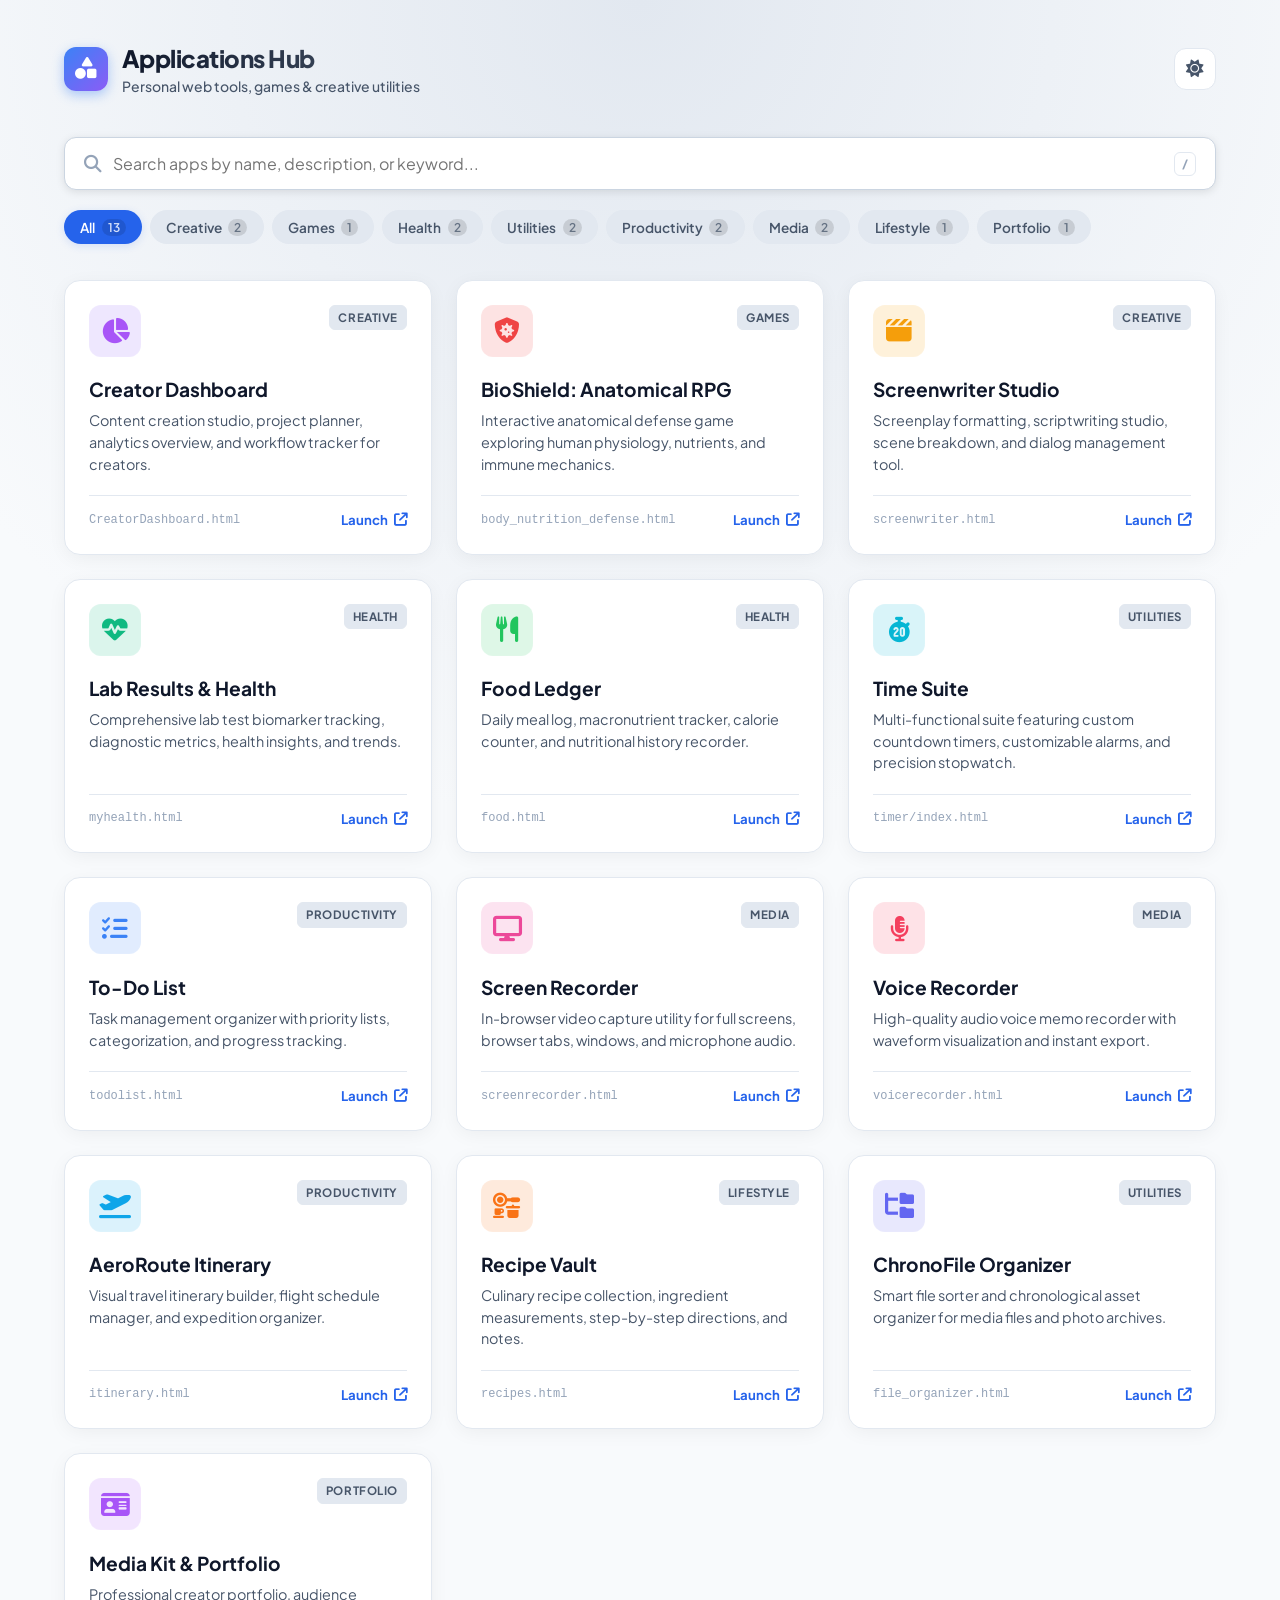
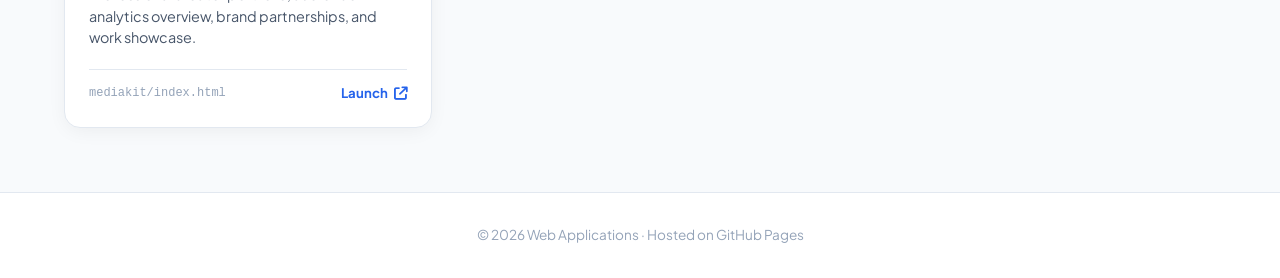
==== index.html @ 03f0c6bf "Add files via upload" ====
<!DOCTYPE html>
<html lang="en">
<head>
  <meta charset="UTF-8">
  <meta name="viewport" content="width=device-width, initial-scale=1.0">
  <meta name="description" content="Web Applications & Tools Hub - Launchpad for projects and apps.">
  <title>App Launcher | Web Apps Portal</title>
  
  <!-- Google Fonts -->
  <link rel="preconnect" href="https://fonts.googleapis.com">
  <link rel="preconnect" href="https://fonts.gstatic.com" crossorigin>
  <link href="https://fonts.googleapis.com/css2?family=Plus+Jakarta+Sans:wght@400;500;600;700;800&family=Inter:wght@300;400;500;600;700&display=swap" rel="stylesheet">
  
  <!-- Font Awesome Icons -->
  <link rel="stylesheet" href="https://cdnjs.cloudflare.com/ajax/libs/font-awesome/6.5.1/css/all.min.css">

  <style>
    :root {
      --bg: #0b0f19;
      --bg-gradient: radial-gradient(circle at 50% 0%, #172033 0%, #0b0f19 75%);
      --surface: #131b2e;
      --surface-hover: #1b2640;
      --surface-border: #1f2d4d;
      --surface-border-hover: #3b82f6;
      --text-primary: #f8fafc;
      --text-secondary: #94a3b8;
      --text-muted: #64748b;
      --accent: #3b82f6;
      --accent-glow: rgba(59, 130, 246, 0.25);
      --card-shadow: 0 4px 20px -2px rgba(0, 0, 0, 0.5);
      --card-shadow-hover: 0 16px 32px -4px rgba(0, 0, 0, 0.6), 0 0 20px var(--accent-glow);
      --pill-bg: #1c263c;
      --pill-active-bg: #3b82f6;
      --pill-active-text: #ffffff;
      --input-bg: #131b2e;
      --input-border: #243254;
      --radius-lg: 16px;
      --radius-md: 12px;
      --radius-sm: 8px;
      --transition: all 0.25s cubic-bezier(0.16, 1, 0.3, 1);
    }

    [data-theme="light"] {
      --bg: #f8fafc;
      --bg-gradient: radial-gradient(circle at 50% 0%, #e2e8f0 0%, #f8fafc 75%);
      --surface: #ffffff;
      --surface-hover: #f1f5f9;
      --surface-border: #e2e8f0;
      --surface-border-hover: #2563eb;
      --text-primary: #0f172a;
      --text-secondary: #475569;
      --text-muted: #94a3b8;
      --accent: #2563eb;
      --accent-glow: rgba(37, 99, 235, 0.15);
      --card-shadow: 0 4px 20px -2px rgba(0, 0, 0, 0.06);
      --card-shadow-hover: 0 16px 32px -4px rgba(37, 99, 235, 0.12);
      --pill-bg: #e2e8f0;
      --pill-active-bg: #2563eb;
      --pill-active-text: #ffffff;
      --input-bg: #ffffff;
      --input-border: #cbd5e1;
    }

    * {
      box-sizing: border-box;
      margin: 0;
      padding: 0;
    }

    body {
      font-family: 'Plus Jakarta Sans', 'Inter', -apple-system, BlinkMacSystemFont, sans-serif;
      background: var(--bg);
      background-image: var(--bg-gradient);
      background-attachment: fixed;
      color: var(--text-primary);
      min-height: 100vh;
      display: flex;
      flex-direction: column;
      line-height: 1.5;
      transition: background 0.3s ease, color 0.3s ease;
    }

    .container {
      max-width: 1200px;
      width: 100%;
      margin: 0 auto;
      padding: 2.5rem 1.5rem 4rem;
      flex: 1;
    }

    /* Top Bar */
    header {
      display: flex;
      justify-content: space-between;
      align-items: center;
      margin-bottom: 2.5rem;
      flex-wrap: wrap;
      gap: 1.25rem;
    }

    .brand-title {
      display: flex;
      align-items: center;
      gap: 0.85rem;
    }

    .brand-logo-icon {
      width: 44px;
      height: 44px;
      border-radius: 12px;
      background: linear-gradient(135deg, #3b82f6, #8b5cf6);
      display: flex;
      align-items: center;
      justify-content: center;
      color: white;
      font-size: 1.35rem;
      box-shadow: 0 4px 12px rgba(59, 130, 246, 0.4);
    }

    .brand-text h1 {
      font-size: 1.5rem;
      font-weight: 800;
      letter-spacing: -0.02em;
      background: linear-gradient(90deg, var(--text-primary), var(--text-secondary));
      -webkit-background-clip: text;
      -webkit-text-fill-color: transparent;
    }

    .brand-text p {
      font-size: 0.875rem;
      color: var(--text-secondary);
      font-weight: 500;
    }

    .header-actions {
      display: flex;
      align-items: center;
      gap: 0.75rem;
    }

    .theme-toggle-btn {
      background: var(--surface);
      border: 1px solid var(--surface-border);
      color: var(--text-secondary);
      width: 42px;
      height: 42px;
      border-radius: var(--radius-md);
      cursor: pointer;
      display: flex;
      align-items: center;
      justify-content: center;
      font-size: 1.1rem;
      transition: var(--transition);
    }

    .theme-toggle-btn:hover {
      color: var(--accent);
      border-color: var(--surface-border-hover);
      transform: translateY(-1px);
    }

    /* Hero / Search Section */
    .controls-section {
      display: flex;
      flex-direction: column;
      gap: 1.25rem;
      margin-bottom: 2.25rem;
    }

    .search-wrapper {
      position: relative;
      width: 100%;
    }

    .search-icon {
      position: absolute;
      left: 1.25rem;
      top: 50%;
      transform: translateY(-50%);
      color: var(--text-muted);
      font-size: 1.1rem;
      pointer-events: none;
      transition: color 0.2s;
    }

    .search-input {
      width: 100%;
      padding: 0.95rem 3.25rem 0.95rem 3rem;
      background: var(--input-bg);
      border: 1px solid var(--input-border);
      border-radius: var(--radius-md);
      color: var(--text-primary);
      font-size: 1rem;
      font-family: inherit;
      outline: none;
      box-shadow: 0 2px 8px rgba(0, 0, 0, 0.1);
      transition: var(--transition);
    }

    .search-input:focus {
      border-color: var(--accent);
      box-shadow: 0 0 0 3px var(--accent-glow);
    }

    .search-input:focus + .search-icon {
      color: var(--accent);
    }

    .search-shortcut {
      position: absolute;
      right: 1.25rem;
      top: 50%;
      transform: translateY(-50%);
      font-size: 0.75rem;
      font-weight: 700;
      color: var(--text-muted);
      border: 1px solid var(--surface-border);
      padding: 2px 7px;
      border-radius: 6px;
      background: var(--surface);
      pointer-events: none;
    }

    .clear-search-btn {
      position: absolute;
      right: 1.25rem;
      top: 50%;
      transform: translateY(-50%);
      background: none;
      border: none;
      color: var(--text-muted);
      cursor: pointer;
      font-size: 1rem;
      display: none;
    }
    .clear-search-btn:hover {
      color: var(--text-primary);
    }

    /* Category Filter Tags */
    .filter-tags {
      display: flex;
      flex-wrap: wrap;
      gap: 0.5rem;
    }

    .filter-btn {
      background: var(--pill-bg);
      border: 1px solid transparent;
      color: var(--text-secondary);
      padding: 0.45rem 0.95rem;
      border-radius: 999px;
      font-size: 0.85rem;
      font-weight: 600;
      cursor: pointer;
      font-family: inherit;
      display: flex;
      align-items: center;
      gap: 0.4rem;
      transition: var(--transition);
    }

    .filter-btn:hover {
      color: var(--text-primary);
      border-color: var(--surface-border);
      transform: translateY(-1px);
    }

    .filter-btn.active {
      background: var(--pill-active-bg);
      color: var(--pill-active-text);
      box-shadow: 0 2px 8px var(--accent-glow);
    }

    .filter-btn .count {
      font-size: 0.75rem;
      opacity: 0.8;
      background: rgba(0, 0, 0, 0.15);
      padding: 1px 6px;
      border-radius: 999px;
    }

    /* Apps Grid */
    .apps-grid {
      display: grid;
      grid-template-columns: repeat(auto-fill, minmax(320px, 1fr));
      gap: 1.5rem;
    }

    .app-card {
      background: var(--surface);
      border: 1px solid var(--surface-border);
      border-radius: var(--radius-lg);
      padding: 1.5rem;
      display: flex;
      flex-direction: column;
      box-shadow: var(--card-shadow);
      text-decoration: none;
      color: inherit;
      transition: var(--transition);
      position: relative;
      overflow: hidden;
      cursor: pointer;
    }

    .app-card::before {
      content: "";
      position: absolute;
      top: 0;
      left: 0;
      right: 0;
      height: 3px;
      background: var(--app-color, var(--accent));
      opacity: 0;
      transition: opacity 0.25s ease;
    }

    .app-card:hover {
      transform: translateY(-4px);
      border-color: var(--surface-border-hover);
      box-shadow: var(--card-shadow-hover);
      background: var(--surface-hover);
    }

    .app-card:hover::before {
      opacity: 1;
    }

    .card-top {
      display: flex;
      align-items: flex-start;
      justify-content: space-between;
      margin-bottom: 1.15rem;
    }

    .app-icon {
      width: 52px;
      height: 52px;
      border-radius: var(--radius-md);
      display: flex;
      align-items: center;
      justify-content: center;
      font-size: 1.6rem;
      background: var(--icon-bg, rgba(59, 130, 246, 0.1));
      color: var(--icon-color, #3b82f6);
      box-shadow: inset 0 0 0 1px rgba(255, 255, 255, 0.05);
      flex-shrink: 0;
    }

    .card-badge-group {
      display: flex;
      flex-direction: column;
      align-items: flex-end;
      gap: 0.35rem;
    }

    .category-badge {
      font-size: 0.72rem;
      font-weight: 700;
      text-transform: uppercase;
      letter-spacing: 0.05em;
      padding: 3px 8px;
      border-radius: 6px;
      background: var(--pill-bg);
      color: var(--text-secondary);
      border: 1px solid var(--surface-border);
    }

    .app-title {
      font-size: 1.2rem;
      font-weight: 700;
      margin-bottom: 0.4rem;
      color: var(--text-primary);
      display: flex;
      align-items: center;
      justify-content: space-between;
    }

    .app-desc {
      font-size: 0.9rem;
      color: var(--text-secondary);
      line-height: 1.5;
      margin-bottom: 1.25rem;
      flex-grow: 1;
    }

    .card-footer {
      display: flex;
      align-items: center;
      justify-content: space-between;
      border-top: 1px solid var(--surface-border);
      padding-top: 0.85rem;
      margin-top: auto;
      font-size: 0.825rem;
    }

    .launch-link {
      font-weight: 700;
      color: var(--accent);
      display: inline-flex;
      align-items: center;
      gap: 0.4rem;
      transition: transform 0.2s ease;
    }

    .app-card:hover .launch-link {
      transform: translateX(3px);
    }

    .file-tag {
      font-family: monospace;
      color: var(--text-muted);
      font-size: 0.75rem;
    }

    /* Empty state */
    .empty-state {
      display: none;
      text-align: center;
      padding: 4rem 1.5rem;
      background: var(--surface);
      border-radius: var(--radius-lg);
      border: 1px dashed var(--surface-border);
      grid-column: 1 / -1;
    }

    .empty-icon {
      font-size: 2.5rem;
      color: var(--text-muted);
      margin-bottom: 1rem;
    }

    .empty-state h3 {
      font-size: 1.2rem;
      color: var(--text-primary);
      margin-bottom: 0.5rem;
    }

    .empty-state p {
      color: var(--text-secondary);
      font-size: 0.9rem;
    }

    /* Footer */
    footer {
      text-align: center;
      padding: 2rem 1.5rem;
      color: var(--text-muted);
      font-size: 0.85rem;
      border-top: 1px solid var(--surface-border);
      background: var(--surface);
      margin-top: auto;
    }

    footer a {
      color: var(--accent);
      text-decoration: none;
      font-weight: 600;
    }

    footer a:hover {
      text-decoration: underline;
    }

    /* Responsive */
    @media (max-width: 640px) {
      .container {
        padding: 1.5rem 1rem 3rem;
      }
      .apps-grid {
        grid-template-columns: 1fr;
      }
      .brand-text h1 {
        font-size: 1.3rem;
      }
    }
  </style>
</head>
<body>

  <div class="container">
    <!-- Header -->
    <header>
      <div class="brand-title">
        <div class="brand-logo-icon">
          <i class="fa-solid fa-shapes"></i>
        </div>
        <div class="brand-text">
          <h1>Applications Hub</h1>
          <p>Personal web tools, games & creative utilities</p>
        </div>
      </div>
      <div class="header-actions">
        <button class="theme-toggle-btn" id="themeToggle" title="Toggle Theme" aria-label="Toggle Theme">
          <i class="fa-solid fa-moon"></i>
        </button>
      </div>
    </header>

    <!-- Controls -->
    <section class="controls-section">
      <!-- Search Input -->
      <div class="search-wrapper">
        <input 
          type="text" 
          id="searchInput" 
          class="search-input" 
          placeholder="Search apps by name, description, or keyword..." 
          autocomplete="off"
        />
        <i class="fa-solid fa-magnifying-glass search-icon"></i>
        <span class="search-shortcut" id="searchShortcut">/</span>
        <button class="clear-search-btn" id="clearSearchBtn" aria-label="Clear Search">
          <i class="fa-solid fa-xmark"></i>
        </button>
      </div>

      <!-- Filter Categories -->
      <div class="filter-tags" id="categoryFilters">
        <!-- Injected via JavaScript -->
      </div>
    </section>

    <!-- Grid of Apps -->
    <main class="apps-grid" id="appsGrid">
      <!-- Injected via JavaScript -->
    </main>

    <!-- No results container -->
    <div class="empty-state" id="emptyState">
      <div class="empty-icon"><i class="fa-solid fa-box-open"></i></div>
      <h3>No applications found</h3>
      <p>Try adjusting your search terms or filter selection.</p>
    </div>
  </div>

  <footer>
    <p>&copy; <span id="year"></span> Web Applications &middot; Hosted on GitHub Pages</p>
  </footer>

  <script>
    /**
     * APP REGISTRY
     * Easily add, remove, or modify apps here!
     */
    const APPS = [
      {
        title: "Creator Dashboard",
        path: "CreatorDashboard.html",
        category: "Creative",
        icon: "fa-solid fa-chart-pie",
        iconBg: "rgba(139, 92, 246, 0.15)",
        iconColor: "#a855f7",
        accent: "#a855f7",
        desc: "Content creation studio, project planner, analytics overview, and workflow tracker for creators."
      },
      {
        title: "BioShield: Anatomical RPG",
        path: "body_nutrition_defense.html",
        category: "Games",
        icon: "fa-solid fa-shield-virus",
        iconBg: "rgba(239, 68, 68, 0.15)",
        iconColor: "#ef4444",
        accent: "#ef4444",
        desc: "Interactive anatomical defense game exploring human physiology, nutrients, and immune mechanics."
      },
      {
        title: "Screenwriter Studio",
        path: "screenwriter.html",
        category: "Creative",
        icon: "fa-solid fa-clapperboard",
        iconBg: "rgba(245, 158, 11, 0.15)",
        iconColor: "#f59e0b",
        accent: "#f59e0b",
        desc: "Screenplay formatting, scriptwriting studio, scene breakdown, and dialog management tool."
      },
      {
        title: "Lab Results & Health",
        path: "myhealth.html",
        category: "Health",
        icon: "fa-solid fa-heart-pulse",
        iconBg: "rgba(16, 185, 129, 0.15)",
        iconColor: "#10b981",
        accent: "#10b981",
        desc: "Comprehensive lab test biomarker tracking, diagnostic metrics, health insights, and trends."
      },
      {
        title: "Food Ledger",
        path: "food.html",
        category: "Health",
        icon: "fa-solid fa-utensils",
        iconBg: "rgba(34, 197, 94, 0.15)",
        iconColor: "#22c55e",
        accent: "#22c55e",
        desc: "Daily meal log, macronutrient tracker, calorie counter, and nutritional history recorder."
      },
      {
        title: "Time Suite",
        path: "timer/index.html",
        category: "Utilities",
        icon: "fa-solid fa-stopwatch-20",
        iconBg: "rgba(6, 182, 212, 0.15)",
        iconColor: "#06b6d4",
        accent: "#06b6d4",
        desc: "Multi-functional suite featuring custom countdown timers, customizable alarms, and precision stopwatch."
      },
      {
        title: "To-Do List",
        path: "todolist.html",
        category: "Productivity",
        icon: "fa-solid fa-list-check",
        iconBg: "rgba(59, 130, 246, 0.15)",
        iconColor: "#3b82f6",
        accent: "#3b82f6",
        desc: "Task management organizer with priority lists, categorization, and progress tracking."
      },
      {
        title: "Screen Recorder",
        path: "screenrecorder.html",
        category: "Media",
        icon: "fa-solid fa-display",
        iconBg: "rgba(236, 72, 153, 0.15)",
        iconColor: "#ec4899",
        accent: "#ec4899",
        desc: "In-browser video capture utility for full screens, browser tabs, windows, and microphone audio."
      },
      {
        title: "Voice Recorder",
        path: "voicerecorder.html",
        category: "Media",
        icon: "fa-solid fa-microphone-lines",
        iconBg: "rgba(244, 63, 94, 0.15)",
        iconColor: "#f43f5e",
        accent: "#f43f5e",
        desc: "High-quality audio voice memo recorder with waveform visualization and instant export."
      },
      {
        title: "AeroRoute Itinerary",
        path: "itinerary.html",
        category: "Productivity",
        icon: "fa-solid fa-plane-departure",
        iconBg: "rgba(14, 165, 233, 0.15)",
        iconColor: "#0ea5e9",
        accent: "#0ea5e9",
        desc: "Visual travel itinerary builder, flight schedule manager, and expedition organizer."
      },
      {
        title: "Recipe Vault",
        path: "recipes.html",
        category: "Lifestyle",
        icon: "fa-solid fa-kitchen-set",
        iconBg: "rgba(249, 115, 22, 0.15)",
        iconColor: "#f97316",
        accent: "#f97316",
        desc: "Culinary recipe collection, ingredient measurements, step-by-step directions, and notes."
      },
      {
        title: "ChronoFile Organizer",
        path: "file_organizer.html",
        category: "Utilities",
        icon: "fa-solid fa-folder-tree",
        iconBg: "rgba(99, 102, 241, 0.15)",
        iconColor: "#6366f1",
        accent: "#6366f1",
        desc: "Smart file sorter and chronological asset organizer for media files and photo archives."
      },
      {
        title: "Media Kit & Portfolio",
        path: "mediakit/index.html",
        category: "Portfolio",
        icon: "fa-solid fa-id-card",
        iconBg: "rgba(168, 85, 247, 0.15)",
        iconColor: "#a855f7",
        accent: "#a855f7",
        desc: "Professional creator portfolio, audience analytics overview, brand partnerships, and work showcase."
      }
    ];

    // State
    let currentCategory = "All";
    let searchQuery = "";

    // DOM Elements
    const appsGrid = document.getElementById("appsGrid");
    const categoryFilters = document.getElementById("categoryFilters");
    const searchInput = document.getElementById("searchInput");
    const searchShortcut = document.getElementById("searchShortcut");
    const clearSearchBtn = document.getElementById("clearSearchBtn");
    const emptyState = document.getElementById("emptyState");
    const themeToggle = document.getElementById("themeToggle");
    const yearSpan = document.getElementById("year");

    // Initialize Year
    if (yearSpan) yearSpan.textContent = new Date().getFullYear();

    // Theme Setup
    function initTheme() {
      const savedTheme = localStorage.getItem("theme");
      const prefersDark = window.matchMedia("(prefers-color-scheme: dark)").matches;
      const theme = savedTheme || (prefersDark ? "dark" : "light");
      setTheme(theme);
    }

    function setTheme(theme) {
      document.documentElement.setAttribute("data-theme", theme);
      localStorage.setItem("theme", theme);
      const icon = themeToggle.querySelector("i");
      if (theme === "light") {
        icon.className = "fa-solid fa-sun";
      } else {
        icon.className = "fa-solid fa-moon";
      }
    }

    themeToggle.addEventListener("click", () => {
      const current = document.documentElement.getAttribute("data-theme");
      setTheme(current === "light" ? "dark" : "light");
    });

    // Extract categories
    function getCategories() {
      const categories = ["All"];
      APPS.forEach(app => {
        if (!categories.includes(app.category)) {
          categories.push(app.category);
        }
      });
      return categories;
    }

    // Render Filter Buttons
    function renderFilters() {
      const categories = getCategories();
      categoryFilters.innerHTML = "";

      categories.forEach(cat => {
        const count = cat === "All" 
          ? APPS.length 
          : APPS.filter(a => a.category === cat).length;

        const btn = document.createElement("button");
        btn.className = `filter-btn ${cat === currentCategory ? 'active' : ''}`;
        btn.innerHTML = `${cat} <span class="count">${count}</span>`;
        btn.addEventListener("click", () => {
          currentCategory = cat;
          renderFilters();
          renderApps();
        });
        categoryFilters.appendChild(btn);
      });
    }

    // Render App Cards
    function renderApps() {
      const filtered = APPS.filter(app => {
        const matchesCategory = currentCategory === "All" || app.category === currentCategory;
        const q = searchQuery.toLowerCase().trim();
        const matchesSearch = !q || 
          app.title.toLowerCase().includes(q) || 
          app.desc.toLowerCase().includes(q) || 
          app.category.toLowerCase().includes(q) ||
          app.path.toLowerCase().includes(q);
        
        return matchesCategory && matchesSearch;
      });

      appsGrid.innerHTML = "";

      if (filtered.length === 0) {
        emptyState.style.display = "block";
      } else {
        emptyState.style.display = "none";
        filtered.forEach(app => {
          const card = document.createElement("a");
          card.href = app.path;
          card.className = "app-card";
          card.style.setProperty("--app-color", app.accent);

          card.innerHTML = `
            <div class="card-top">
              <div class="app-icon" style="background:${app.iconBg}; color:${app.iconColor}">
                <i class="${app.icon}"></i>
              </div>
              <div class="card-badge-group">
                <span class="category-badge">${app.category}</span>
              </div>
            </div>
            <div class="app-title">
              <span>${app.title}</span>
            </div>
            <p class="app-desc">${app.desc}</p>
            <div class="card-footer">
              <span class="file-tag">${app.path}</span>
              <span class="launch-link">
                Launch <i class="fa-solid fa-arrow-up-right-from-square"></i>
              </span>
            </div>
          `;
          appsGrid.appendChild(card);
        });
      }
    }

    // Search events
    searchInput.addEventListener("input", (e) => {
      searchQuery = e.target.value;
      if (searchQuery.length > 0) {
        searchShortcut.style.display = "none";
        clearSearchBtn.style.display = "block";
      } else {
        searchShortcut.style.display = "block";
        clearSearchBtn.style.display = "none";
      }
      renderApps();
    });

    clearSearchBtn.addEventListener("click", () => {
      searchInput.value = "";
      searchQuery = "";
      searchShortcut.style.display = "block";
      clearSearchBtn.style.display = "none";
      searchInput.focus();
      renderApps();
    });

    // Keyboard shortcut to focus search: '/' or 'Escape' to clear
    window.addEventListener("keydown", (e) => {
      if (e.key === "/" && document.activeElement !== searchInput) {
        e.preventDefault();
        searchInput.focus();
      } else if (e.key === "Escape" && document.activeElement === searchInput) {
        searchInput.value = "";
        searchQuery = "";
        clearSearchBtn.style.display = "none";
        searchShortcut.style.display = "block";
        searchInput.blur();
        renderApps();
      }
    });

    // Initialize
    initTheme();
    renderFilters();
    renderApps();
  </script>
</body>
</html>
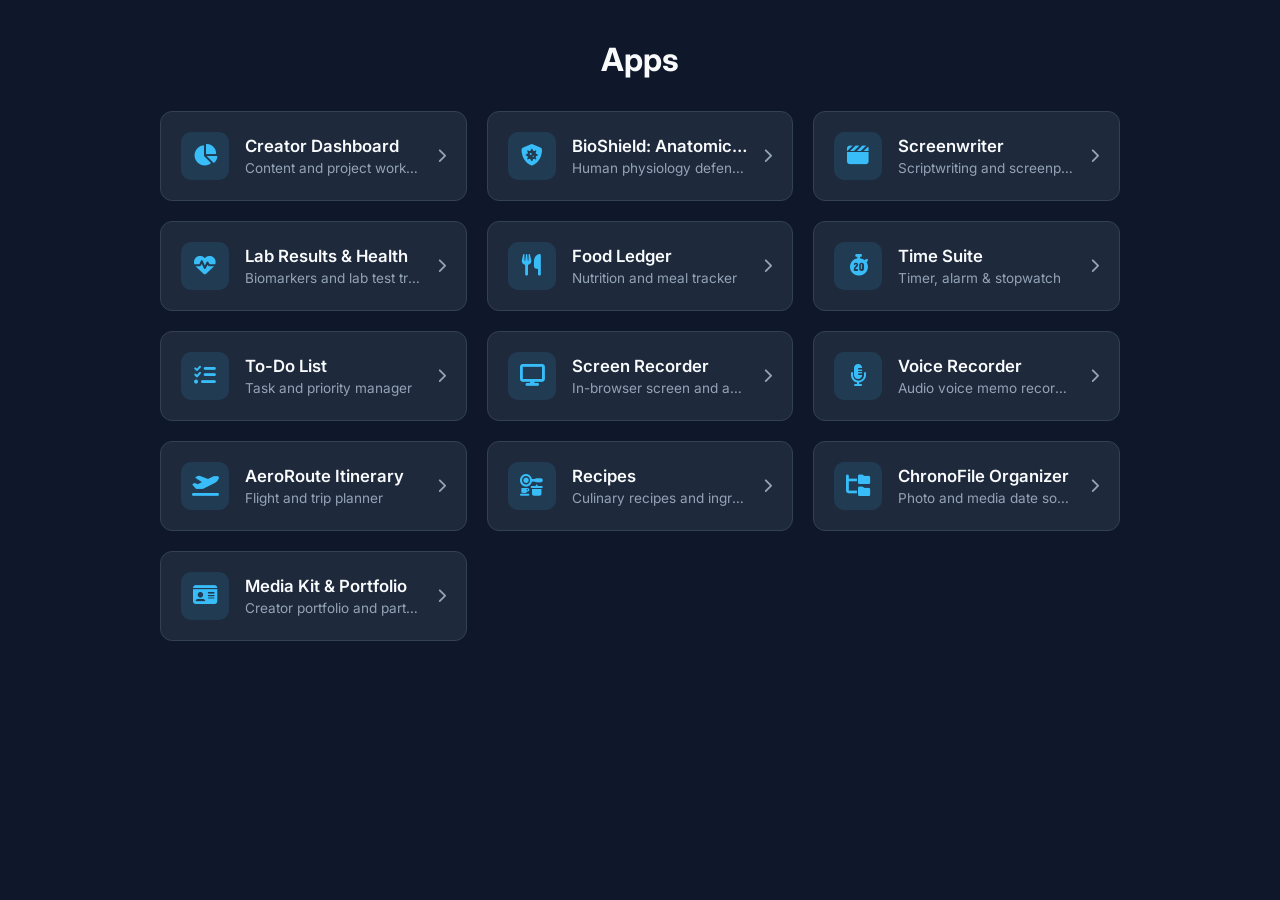
==== commit c00eb212: "Add files via upload" ====
--- a/index.html
+++ b/index.html
@@ -3,62 +3,24 @@
 <head>
   <meta charset="UTF-8">
   <meta name="viewport" content="width=device-width, initial-scale=1.0">
-  <meta name="description" content="Web Applications & Tools Hub - Launchpad for projects and apps.">
-  <title>App Launcher | Web Apps Portal</title>
+  <title>Apps</title>
   
   <!-- Google Fonts -->
   <link rel="preconnect" href="https://fonts.googleapis.com">
   <link rel="preconnect" href="https://fonts.gstatic.com" crossorigin>
-  <link href="https://fonts.googleapis.com/css2?family=Plus+Jakarta+Sans:wght@400;500;600;700;800&family=Inter:wght@300;400;500;600;700&display=swap" rel="stylesheet">
-  
-  <!-- Font Awesome Icons -->
+  <link href="https://fonts.googleapis.com/css2?family=Inter:wght@400;500;600;700&display=swap" rel="stylesheet">
+  <!-- Font Awesome -->
   <link rel="stylesheet" href="https://cdnjs.cloudflare.com/ajax/libs/font-awesome/6.5.1/css/all.min.css">
 
   <style>
     :root {
-      --bg: #0b0f19;
-      --bg-gradient: radial-gradient(circle at 50% 0%, #172033 0%, #0b0f19 75%);
-      --surface: #131b2e;
-      --surface-hover: #1b2640;
-      --surface-border: #1f2d4d;
-      --surface-border-hover: #3b82f6;
-      --text-primary: #f8fafc;
-      --text-secondary: #94a3b8;
-      --text-muted: #64748b;
-      --accent: #3b82f6;
-      --accent-glow: rgba(59, 130, 246, 0.25);
-      --card-shadow: 0 4px 20px -2px rgba(0, 0, 0, 0.5);
-      --card-shadow-hover: 0 16px 32px -4px rgba(0, 0, 0, 0.6), 0 0 20px var(--accent-glow);
-      --pill-bg: #1c263c;
-      --pill-active-bg: #3b82f6;
-      --pill-active-text: #ffffff;
-      --input-bg: #131b2e;
-      --input-border: #243254;
-      --radius-lg: 16px;
-      --radius-md: 12px;
-      --radius-sm: 8px;
-      --transition: all 0.25s cubic-bezier(0.16, 1, 0.3, 1);
-    }
-
-    [data-theme="light"] {
-      --bg: #f8fafc;
-      --bg-gradient: radial-gradient(circle at 50% 0%, #e2e8f0 0%, #f8fafc 75%);
-      --surface: #ffffff;
-      --surface-hover: #f1f5f9;
-      --surface-border: #e2e8f0;
-      --surface-border-hover: #2563eb;
-      --text-primary: #0f172a;
-      --text-secondary: #475569;
+      --bg: #0f172a;
+      --card-bg: #1e293b;
+      --card-hover: #334155;
+      --border: #334155;
+      --text: #f8fafc;
       --text-muted: #94a3b8;
-      --accent: #2563eb;
-      --accent-glow: rgba(37, 99, 235, 0.15);
-      --card-shadow: 0 4px 20px -2px rgba(0, 0, 0, 0.06);
-      --card-shadow-hover: 0 16px 32px -4px rgba(37, 99, 235, 0.12);
-      --pill-bg: #e2e8f0;
-      --pill-active-bg: #2563eb;
-      --pill-active-text: #ffffff;
-      --input-bg: #ffffff;
-      --input-border: #cbd5e1;
+      --accent: #38bdf8;
     }
 
     * {
@@ -68,780 +30,242 @@
     }
 
     body {
-      font-family: 'Plus Jakarta Sans', 'Inter', -apple-system, BlinkMacSystemFont, sans-serif;
-      background: var(--bg);
-      background-image: var(--bg-gradient);
-      background-attachment: fixed;
-      color: var(--text-primary);
+      font-family: 'Inter', system-ui, -apple-system, sans-serif;
+      background-color: var(--bg);
+      color: var(--text);
       min-height: 100vh;
       display: flex;
       flex-direction: column;
-      line-height: 1.5;
-      transition: background 0.3s ease, color 0.3s ease;
+      padding: 2.5rem 1.5rem;
     }
 
     .container {
-      max-width: 1200px;
+      max-width: 960px;
+      margin: 0 auto;
       width: 100%;
-      margin: 0 auto;
-      padding: 2.5rem 1.5rem 4rem;
-      flex: 1;
-    }
-
-    /* Top Bar */
+    }
+
     header {
-      display: flex;
-      justify-content: space-between;
-      align-items: center;
-      margin-bottom: 2.5rem;
-      flex-wrap: wrap;
+      margin-bottom: 2rem;
+      text-align: center;
+    }
+
+    h1 {
+      font-size: 2rem;
+      font-weight: 700;
+      margin-bottom: 0.5rem;
+    }
+
+    p.subtitle {
+      color: var(--text-muted);
+      font-size: 1rem;
+    }
+
+    .apps-grid {
+      display: grid;
+      grid-template-columns: repeat(auto-fill, minmax(280px, 1fr));
       gap: 1.25rem;
     }
 
-    .brand-title {
+    .app-card {
+      background: var(--card-bg);
+      border: 1px solid var(--border);
+      border-radius: 12px;
+      padding: 1.25rem;
+      text-decoration: none;
+      color: inherit;
       display: flex;
       align-items: center;
-      gap: 0.85rem;
-    }
-
-    .brand-logo-icon {
-      width: 44px;
-      height: 44px;
-      border-radius: 12px;
-      background: linear-gradient(135deg, #3b82f6, #8b5cf6);
+      gap: 1rem;
+      transition: all 0.2s ease;
+    }
+
+    .app-card:hover {
+      background: var(--card-hover);
+      border-color: var(--accent);
+      transform: translateY(-2px);
+    }
+
+    .app-icon {
+      width: 48px;
+      height: 48px;
+      border-radius: 10px;
+      background: rgba(56, 189, 248, 0.12);
+      color: var(--accent);
       display: flex;
       align-items: center;
       justify-content: center;
-      color: white;
       font-size: 1.35rem;
-      box-shadow: 0 4px 12px rgba(59, 130, 246, 0.4);
-    }
-
-    .brand-text h1 {
-      font-size: 1.5rem;
-      font-weight: 800;
-      letter-spacing: -0.02em;
-      background: linear-gradient(90deg, var(--text-primary), var(--text-secondary));
-      -webkit-background-clip: text;
-      -webkit-text-fill-color: transparent;
-    }
-
-    .brand-text p {
-      font-size: 0.875rem;
-      color: var(--text-secondary);
-      font-weight: 500;
-    }
-
-    .header-actions {
-      display: flex;
-      align-items: center;
-      gap: 0.75rem;
-    }
-
-    .theme-toggle-btn {
-      background: var(--surface);
-      border: 1px solid var(--surface-border);
-      color: var(--text-secondary);
-      width: 42px;
-      height: 42px;
-      border-radius: var(--radius-md);
-      cursor: pointer;
-      display: flex;
-      align-items: center;
-      justify-content: center;
-      font-size: 1.1rem;
-      transition: var(--transition);
-    }
-
-    .theme-toggle-btn:hover {
+      flex-shrink: 0;
+    }
+
+    .app-info {
+      flex: 1;
+      min-width: 0;
+    }
+
+    .app-title {
+      font-size: 1.05rem;
+      font-weight: 600;
+      margin-bottom: 0.2rem;
+      white-space: nowrap;
+      overflow: hidden;
+      text-overflow: ellipsis;
+    }
+
+    .app-desc {
+      font-size: 0.85rem;
+      color: var(--text-muted);
+      white-space: nowrap;
+      overflow: hidden;
+      text-overflow: ellipsis;
+    }
+
+    .app-arrow {
+      color: var(--text-muted);
+      font-size: 0.9rem;
+      transition: transform 0.2s ease, color 0.2s ease;
+    }
+
+    .app-card:hover .app-arrow {
       color: var(--accent);
-      border-color: var(--surface-border-hover);
-      transform: translateY(-1px);
-    }
-
-    /* Hero / Search Section */
-    .controls-section {
-      display: flex;
-      flex-direction: column;
-      gap: 1.25rem;
-      margin-bottom: 2.25rem;
-    }
-
-    .search-wrapper {
-      position: relative;
-      width: 100%;
-    }
-
-    .search-icon {
-      position: absolute;
-      left: 1.25rem;
-      top: 50%;
-      transform: translateY(-50%);
-      color: var(--text-muted);
-      font-size: 1.1rem;
-      pointer-events: none;
-      transition: color 0.2s;
-    }
-
-    .search-input {
-      width: 100%;
-      padding: 0.95rem 3.25rem 0.95rem 3rem;
-      background: var(--input-bg);
-      border: 1px solid var(--input-border);
-      border-radius: var(--radius-md);
-      color: var(--text-primary);
-      font-size: 1rem;
-      font-family: inherit;
-      outline: none;
-      box-shadow: 0 2px 8px rgba(0, 0, 0, 0.1);
-      transition: var(--transition);
-    }
-
-    .search-input:focus {
-      border-color: var(--accent);
-      box-shadow: 0 0 0 3px var(--accent-glow);
-    }
-
-    .search-input:focus + .search-icon {
-      color: var(--accent);
-    }
-
-    .search-shortcut {
-      position: absolute;
-      right: 1.25rem;
-      top: 50%;
-      transform: translateY(-50%);
-      font-size: 0.75rem;
-      font-weight: 700;
-      color: var(--text-muted);
-      border: 1px solid var(--surface-border);
-      padding: 2px 7px;
-      border-radius: 6px;
-      background: var(--surface);
-      pointer-events: none;
-    }
-
-    .clear-search-btn {
-      position: absolute;
-      right: 1.25rem;
-      top: 50%;
-      transform: translateY(-50%);
-      background: none;
-      border: none;
-      color: var(--text-muted);
-      cursor: pointer;
-      font-size: 1rem;
-      display: none;
-    }
-    .clear-search-btn:hover {
-      color: var(--text-primary);
-    }
-
-    /* Category Filter Tags */
-    .filter-tags {
-      display: flex;
-      flex-wrap: wrap;
-      gap: 0.5rem;
-    }
-
-    .filter-btn {
-      background: var(--pill-bg);
-      border: 1px solid transparent;
-      color: var(--text-secondary);
-      padding: 0.45rem 0.95rem;
-      border-radius: 999px;
+      transform: translateX(3px);
+    }
+
+    footer {
+      margin-top: 3rem;
+      text-align: center;
+      color: var(--text-muted);
       font-size: 0.85rem;
-      font-weight: 600;
-      cursor: pointer;
-      font-family: inherit;
-      display: flex;
-      align-items: center;
-      gap: 0.4rem;
-      transition: var(--transition);
-    }
-
-    .filter-btn:hover {
-      color: var(--text-primary);
-      border-color: var(--surface-border);
-      transform: translateY(-1px);
-    }
-
-    .filter-btn.active {
-      background: var(--pill-active-bg);
-      color: var(--pill-active-text);
-      box-shadow: 0 2px 8px var(--accent-glow);
-    }
-
-    .filter-btn .count {
-      font-size: 0.75rem;
-      opacity: 0.8;
-      background: rgba(0, 0, 0, 0.15);
-      padding: 1px 6px;
-      border-radius: 999px;
-    }
-
-    /* Apps Grid */
-    .apps-grid {
-      display: grid;
-      grid-template-columns: repeat(auto-fill, minmax(320px, 1fr));
-      gap: 1.5rem;
-    }
-
-    .app-card {
-      background: var(--surface);
-      border: 1px solid var(--surface-border);
-      border-radius: var(--radius-lg);
-      padding: 1.5rem;
-      display: flex;
-      flex-direction: column;
-      box-shadow: var(--card-shadow);
-      text-decoration: none;
-      color: inherit;
-      transition: var(--transition);
-      position: relative;
-      overflow: hidden;
-      cursor: pointer;
-    }
-
-    .app-card::before {
-      content: "";
-      position: absolute;
-      top: 0;
-      left: 0;
-      right: 0;
-      height: 3px;
-      background: var(--app-color, var(--accent));
-      opacity: 0;
-      transition: opacity 0.25s ease;
-    }
-
-    .app-card:hover {
-      transform: translateY(-4px);
-      border-color: var(--surface-border-hover);
-      box-shadow: var(--card-shadow-hover);
-      background: var(--surface-hover);
-    }
-
-    .app-card:hover::before {
-      opacity: 1;
-    }
-
-    .card-top {
-      display: flex;
-      align-items: flex-start;
-      justify-content: space-between;
-      margin-bottom: 1.15rem;
-    }
-
-    .app-icon {
-      width: 52px;
-      height: 52px;
-      border-radius: var(--radius-md);
-      display: flex;
-      align-items: center;
-      justify-content: center;
-      font-size: 1.6rem;
-      background: var(--icon-bg, rgba(59, 130, 246, 0.1));
-      color: var(--icon-color, #3b82f6);
-      box-shadow: inset 0 0 0 1px rgba(255, 255, 255, 0.05);
-      flex-shrink: 0;
-    }
-
-    .card-badge-group {
-      display: flex;
-      flex-direction: column;
-      align-items: flex-end;
-      gap: 0.35rem;
-    }
-
-    .category-badge {
-      font-size: 0.72rem;
-      font-weight: 700;
-      text-transform: uppercase;
-      letter-spacing: 0.05em;
-      padding: 3px 8px;
-      border-radius: 6px;
-      background: var(--pill-bg);
-      color: var(--text-secondary);
-      border: 1px solid var(--surface-border);
-    }
-
-    .app-title {
-      font-size: 1.2rem;
-      font-weight: 700;
-      margin-bottom: 0.4rem;
-      color: var(--text-primary);
-      display: flex;
-      align-items: center;
-      justify-content: space-between;
-    }
-
-    .app-desc {
-      font-size: 0.9rem;
-      color: var(--text-secondary);
-      line-height: 1.5;
-      margin-bottom: 1.25rem;
-      flex-grow: 1;
-    }
-
-    .card-footer {
-      display: flex;
-      align-items: center;
-      justify-content: space-between;
-      border-top: 1px solid var(--surface-border);
-      padding-top: 0.85rem;
-      margin-top: auto;
-      font-size: 0.825rem;
-    }
-
-    .launch-link {
-      font-weight: 700;
-      color: var(--accent);
-      display: inline-flex;
-      align-items: center;
-      gap: 0.4rem;
-      transition: transform 0.2s ease;
-    }
-
-    .app-card:hover .launch-link {
-      transform: translateX(3px);
-    }
-
-    .file-tag {
-      font-family: monospace;
-      color: var(--text-muted);
-      font-size: 0.75rem;
-    }
-
-    /* Empty state */
-    .empty-state {
-      display: none;
-      text-align: center;
-      padding: 4rem 1.5rem;
-      background: var(--surface);
-      border-radius: var(--radius-lg);
-      border: 1px dashed var(--surface-border);
-      grid-column: 1 / -1;
-    }
-
-    .empty-icon {
-      font-size: 2.5rem;
-      color: var(--text-muted);
-      margin-bottom: 1rem;
-    }
-
-    .empty-state h3 {
-      font-size: 1.2rem;
-      color: var(--text-primary);
-      margin-bottom: 0.5rem;
-    }
-
-    .empty-state p {
-      color: var(--text-secondary);
-      font-size: 0.9rem;
-    }
-
-    /* Footer */
-    footer {
-      text-align: center;
-      padding: 2rem 1.5rem;
-      color: var(--text-muted);
-      font-size: 0.85rem;
-      border-top: 1px solid var(--surface-border);
-      background: var(--surface);
-      margin-top: auto;
-    }
-
-    footer a {
-      color: var(--accent);
-      text-decoration: none;
-      font-weight: 600;
-    }
-
-    footer a:hover {
-      text-decoration: underline;
-    }
-
-    /* Responsive */
-    @media (max-width: 640px) {
-      .container {
-        padding: 1.5rem 1rem 3rem;
-      }
-      .apps-grid {
-        grid-template-columns: 1fr;
-      }
-      .brand-text h1 {
-        font-size: 1.3rem;
-      }
     }
   </style>
 </head>
 <body>
 
   <div class="container">
-    <!-- Header -->
     <header>
-      <div class="brand-title">
-        <div class="brand-logo-icon">
-          <i class="fa-solid fa-shapes"></i>
-        </div>
-        <div class="brand-text">
-          <h1>Applications Hub</h1>
-          <p>Personal web tools, games & creative utilities</p>
-        </div>
-      </div>
-      <div class="header-actions">
-        <button class="theme-toggle-btn" id="themeToggle" title="Toggle Theme" aria-label="Toggle Theme">
-          <i class="fa-solid fa-moon"></i>
-        </button>
-      </div>
+      <h1>Apps</h1>
     </header>
 
-    <!-- Controls -->
-    <section class="controls-section">
-      <!-- Search Input -->
-      <div class="search-wrapper">
-        <input 
-          type="text" 
-          id="searchInput" 
-          class="search-input" 
-          placeholder="Search apps by name, description, or keyword..." 
-          autocomplete="off"
-        />
-        <i class="fa-solid fa-magnifying-glass search-icon"></i>
-        <span class="search-shortcut" id="searchShortcut">/</span>
-        <button class="clear-search-btn" id="clearSearchBtn" aria-label="Clear Search">
-          <i class="fa-solid fa-xmark"></i>
-        </button>
-      </div>
-
-      <!-- Filter Categories -->
-      <div class="filter-tags" id="categoryFilters">
-        <!-- Injected via JavaScript -->
-      </div>
-    </section>
-
-    <!-- Grid of Apps -->
-    <main class="apps-grid" id="appsGrid">
-      <!-- Injected via JavaScript -->
+    <main class="apps-grid">
+      <a href="CreatorDashboard.html" class="app-card">
+        <div class="app-icon"><i class="fa-solid fa-chart-pie"></i></div>
+        <div class="app-info">
+          <div class="app-title">Creator Dashboard</div>
+          <div class="app-desc">Content and project workflow dashboard</div>
+        </div>
+        <i class="fa-solid fa-chevron-right app-arrow"></i>
+      </a>
+
+      <a href="body_nutrition_defense.html" class="app-card">
+        <div class="app-icon"><i class="fa-solid fa-shield-virus"></i></div>
+        <div class="app-info">
+          <div class="app-title">BioShield: Anatomical RPG</div>
+          <div class="app-desc">Human physiology defense game</div>
+        </div>
+        <i class="fa-solid fa-chevron-right app-arrow"></i>
+      </a>
+
+      <a href="screenwriter.html" class="app-card">
+        <div class="app-icon"><i class="fa-solid fa-clapperboard"></i></div>
+        <div class="app-info">
+          <div class="app-title">Screenwriter</div>
+          <div class="app-desc">Scriptwriting and screenplay studio</div>
+        </div>
+        <i class="fa-solid fa-chevron-right app-arrow"></i>
+      </a>
+
+      <a href="myhealth.html" class="app-card">
+        <div class="app-icon"><i class="fa-solid fa-heart-pulse"></i></div>
+        <div class="app-info">
+          <div class="app-title">Lab Results & Health</div>
+          <div class="app-desc">Biomarkers and lab test tracking</div>
+        </div>
+        <i class="fa-solid fa-chevron-right app-arrow"></i>
+      </a>
+
+      <a href="food.html" class="app-card">
+        <div class="app-icon"><i class="fa-solid fa-utensils"></i></div>
+        <div class="app-info">
+          <div class="app-title">Food Ledger</div>
+          <div class="app-desc">Nutrition and meal tracker</div>
+        </div>
+        <i class="fa-solid fa-chevron-right app-arrow"></i>
+      </a>
+
+      <a href="timer/index.html" class="app-card">
+        <div class="app-icon"><i class="fa-solid fa-stopwatch-20"></i></div>
+        <div class="app-info">
+          <div class="app-title">Time Suite</div>
+          <div class="app-desc">Timer, alarm & stopwatch</div>
+        </div>
+        <i class="fa-solid fa-chevron-right app-arrow"></i>
+      </a>
+
+      <a href="todolist.html" class="app-card">
+        <div class="app-icon"><i class="fa-solid fa-list-check"></i></div>
+        <div class="app-info">
+          <div class="app-title">To-Do List</div>
+          <div class="app-desc">Task and priority manager</div>
+        </div>
+        <i class="fa-solid fa-chevron-right app-arrow"></i>
+      </a>
+
+      <a href="screenrecorder.html" class="app-card">
+        <div class="app-icon"><i class="fa-solid fa-display"></i></div>
+        <div class="app-info">
+          <div class="app-title">Screen Recorder</div>
+          <div class="app-desc">In-browser screen and audio capture</div>
+        </div>
+        <i class="fa-solid fa-chevron-right app-arrow"></i>
+      </a>
+
+      <a href="voicerecorder.html" class="app-card">
+        <div class="app-icon"><i class="fa-solid fa-microphone-lines"></i></div>
+        <div class="app-info">
+          <div class="app-title">Voice Recorder</div>
+          <div class="app-desc">Audio voice memo recorder</div>
+        </div>
+        <i class="fa-solid fa-chevron-right app-arrow"></i>
+      </a>
+
+      <a href="itinerary.html" class="app-card">
+        <div class="app-icon"><i class="fa-solid fa-plane-departure"></i></div>
+        <div class="app-info">
+          <div class="app-title">AeroRoute Itinerary</div>
+          <div class="app-desc">Flight and trip planner</div>
+        </div>
+        <i class="fa-solid fa-chevron-right app-arrow"></i>
+      </a>
+
+      <a href="recipes.html" class="app-card">
+        <div class="app-icon"><i class="fa-solid fa-kitchen-set"></i></div>
+        <div class="app-info">
+          <div class="app-title">Recipes</div>
+          <div class="app-desc">Culinary recipes and ingredients</div>
+        </div>
+        <i class="fa-solid fa-chevron-right app-arrow"></i>
+      </a>
+
+      <a href="file_organizer.html" class="app-card">
+        <div class="app-icon"><i class="fa-solid fa-folder-tree"></i></div>
+        <div class="app-info">
+          <div class="app-title">ChronoFile Organizer</div>
+          <div class="app-desc">Photo and media date sorter</div>
+        </div>
+        <i class="fa-solid fa-chevron-right app-arrow"></i>
+      </a>
+
+      <a href="mediakit/index.html" class="app-card">
+        <div class="app-icon"><i class="fa-solid fa-id-card"></i></div>
+        <div class="app-info">
+          <div class="app-title">Media Kit & Portfolio</div>
+          <div class="app-desc">Creator portfolio and partnerships</div>
+        </div>
+        <i class="fa-solid fa-chevron-right app-arrow"></i>
+      </a>
     </main>
-
-    <!-- No results container -->
-    <div class="empty-state" id="emptyState">
-      <div class="empty-icon"><i class="fa-solid fa-box-open"></i></div>
-      <h3>No applications found</h3>
-      <p>Try adjusting your search terms or filter selection.</p>
-    </div>
   </div>
 
-  <footer>
-    <p>&copy; <span id="year"></span> Web Applications &middot; Hosted on GitHub Pages</p>
-  </footer>
-
-  <script>
-    /**
-     * APP REGISTRY
-     * Easily add, remove, or modify apps here!
-     */
-    const APPS = [
-      {
-        title: "Creator Dashboard",
-        path: "CreatorDashboard.html",
-        category: "Creative",
-        icon: "fa-solid fa-chart-pie",
-        iconBg: "rgba(139, 92, 246, 0.15)",
-        iconColor: "#a855f7",
-        accent: "#a855f7",
-        desc: "Content creation studio, project planner, analytics overview, and workflow tracker for creators."
-      },
-      {
-        title: "BioShield: Anatomical RPG",
-        path: "body_nutrition_defense.html",
-        category: "Games",
-        icon: "fa-solid fa-shield-virus",
-        iconBg: "rgba(239, 68, 68, 0.15)",
-        iconColor: "#ef4444",
-        accent: "#ef4444",
-        desc: "Interactive anatomical defense game exploring human physiology, nutrients, and immune mechanics."
-      },
-      {
-        title: "Screenwriter Studio",
-        path: "screenwriter.html",
-        category: "Creative",
-        icon: "fa-solid fa-clapperboard",
-        iconBg: "rgba(245, 158, 11, 0.15)",
-        iconColor: "#f59e0b",
-        accent: "#f59e0b",
-        desc: "Screenplay formatting, scriptwriting studio, scene breakdown, and dialog management tool."
-      },
-      {
-        title: "Lab Results & Health",
-        path: "myhealth.html",
-        category: "Health",
-        icon: "fa-solid fa-heart-pulse",
-        iconBg: "rgba(16, 185, 129, 0.15)",
-        iconColor: "#10b981",
-        accent: "#10b981",
-        desc: "Comprehensive lab test biomarker tracking, diagnostic metrics, health insights, and trends."
-      },
-      {
-        title: "Food Ledger",
-        path: "food.html",
-        category: "Health",
-        icon: "fa-solid fa-utensils",
-        iconBg: "rgba(34, 197, 94, 0.15)",
-        iconColor: "#22c55e",
-        accent: "#22c55e",
-        desc: "Daily meal log, macronutrient tracker, calorie counter, and nutritional history recorder."
-      },
-      {
-        title: "Time Suite",
-        path: "timer/index.html",
-        category: "Utilities",
-        icon: "fa-solid fa-stopwatch-20",
-        iconBg: "rgba(6, 182, 212, 0.15)",
-        iconColor: "#06b6d4",
-        accent: "#06b6d4",
-        desc: "Multi-functional suite featuring custom countdown timers, customizable alarms, and precision stopwatch."
-      },
-      {
-        title: "To-Do List",
-        path: "todolist.html",
-        category: "Productivity",
-        icon: "fa-solid fa-list-check",
-        iconBg: "rgba(59, 130, 246, 0.15)",
-        iconColor: "#3b82f6",
-        accent: "#3b82f6",
-        desc: "Task management organizer with priority lists, categorization, and progress tracking."
-      },
-      {
-        title: "Screen Recorder",
-        path: "screenrecorder.html",
-        category: "Media",
-        icon: "fa-solid fa-display",
-        iconBg: "rgba(236, 72, 153, 0.15)",
-        iconColor: "#ec4899",
-        accent: "#ec4899",
-        desc: "In-browser video capture utility for full screens, browser tabs, windows, and microphone audio."
-      },
-      {
-        title: "Voice Recorder",
-        path: "voicerecorder.html",
-        category: "Media",
-        icon: "fa-solid fa-microphone-lines",
-        iconBg: "rgba(244, 63, 94, 0.15)",
-        iconColor: "#f43f5e",
-        accent: "#f43f5e",
-        desc: "High-quality audio voice memo recorder with waveform visualization and instant export."
-      },
-      {
-        title: "AeroRoute Itinerary",
-        path: "itinerary.html",
-        category: "Productivity",
-        icon: "fa-solid fa-plane-departure",
-        iconBg: "rgba(14, 165, 233, 0.15)",
-        iconColor: "#0ea5e9",
-        accent: "#0ea5e9",
-        desc: "Visual travel itinerary builder, flight schedule manager, and expedition organizer."
-      },
-      {
-        title: "Recipe Vault",
-        path: "recipes.html",
-        category: "Lifestyle",
-        icon: "fa-solid fa-kitchen-set",
-        iconBg: "rgba(249, 115, 22, 0.15)",
-        iconColor: "#f97316",
-        accent: "#f97316",
-        desc: "Culinary recipe collection, ingredient measurements, step-by-step directions, and notes."
-      },
-      {
-        title: "ChronoFile Organizer",
-        path: "file_organizer.html",
-        category: "Utilities",
-        icon: "fa-solid fa-folder-tree",
-        iconBg: "rgba(99, 102, 241, 0.15)",
-        iconColor: "#6366f1",
-        accent: "#6366f1",
-        desc: "Smart file sorter and chronological asset organizer for media files and photo archives."
-      },
-      {
-        title: "Media Kit & Portfolio",
-        path: "mediakit/index.html",
-        category: "Portfolio",
-        icon: "fa-solid fa-id-card",
-        iconBg: "rgba(168, 85, 247, 0.15)",
-        iconColor: "#a855f7",
-        accent: "#a855f7",
-        desc: "Professional creator portfolio, audience analytics overview, brand partnerships, and work showcase."
-      }
-    ];
-
-    // State
-    let currentCategory = "All";
-    let searchQuery = "";
-
-    // DOM Elements
-    const appsGrid = document.getElementById("appsGrid");
-    const categoryFilters = document.getElementById("categoryFilters");
-    const searchInput = document.getElementById("searchInput");
-    const searchShortcut = document.getElementById("searchShortcut");
-    const clearSearchBtn = document.getElementById("clearSearchBtn");
-    const emptyState = document.getElementById("emptyState");
-    const themeToggle = document.getElementById("themeToggle");
-    const yearSpan = document.getElementById("year");
-
-    // Initialize Year
-    if (yearSpan) yearSpan.textContent = new Date().getFullYear();
-
-    // Theme Setup
-    function initTheme() {
-      const savedTheme = localStorage.getItem("theme");
-      const prefersDark = window.matchMedia("(prefers-color-scheme: dark)").matches;
-      const theme = savedTheme || (prefersDark ? "dark" : "light");
-      setTheme(theme);
-    }
-
-    function setTheme(theme) {
-      document.documentElement.setAttribute("data-theme", theme);
-      localStorage.setItem("theme", theme);
-      const icon = themeToggle.querySelector("i");
-      if (theme === "light") {
-        icon.className = "fa-solid fa-sun";
-      } else {
-        icon.className = "fa-solid fa-moon";
-      }
-    }
-
-    themeToggle.addEventListener("click", () => {
-      const current = document.documentElement.getAttribute("data-theme");
-      setTheme(current === "light" ? "dark" : "light");
-    });
-
-    // Extract categories
-    function getCategories() {
-      const categories = ["All"];
-      APPS.forEach(app => {
-        if (!categories.includes(app.category)) {
-          categories.push(app.category);
-        }
-      });
-      return categories;
-    }
-
-    // Render Filter Buttons
-    function renderFilters() {
-      const categories = getCategories();
-      categoryFilters.innerHTML = "";
-
-      categories.forEach(cat => {
-        const count = cat === "All" 
-          ? APPS.length 
-          : APPS.filter(a => a.category === cat).length;
-
-        const btn = document.createElement("button");
-        btn.className = `filter-btn ${cat === currentCategory ? 'active' : ''}`;
-        btn.innerHTML = `${cat} <span class="count">${count}</span>`;
-        btn.addEventListener("click", () => {
-          currentCategory = cat;
-          renderFilters();
-          renderApps();
-        });
-        categoryFilters.appendChild(btn);
-      });
-    }
-
-    // Render App Cards
-    function renderApps() {
-      const filtered = APPS.filter(app => {
-        const matchesCategory = currentCategory === "All" || app.category === currentCategory;
-        const q = searchQuery.toLowerCase().trim();
-        const matchesSearch = !q || 
-          app.title.toLowerCase().includes(q) || 
-          app.desc.toLowerCase().includes(q) || 
-          app.category.toLowerCase().includes(q) ||
-          app.path.toLowerCase().includes(q);
-        
-        return matchesCategory && matchesSearch;
-      });
-
-      appsGrid.innerHTML = "";
-
-      if (filtered.length === 0) {
-        emptyState.style.display = "block";
-      } else {
-        emptyState.style.display = "none";
-        filtered.forEach(app => {
-          const card = document.createElement("a");
-          card.href = app.path;
-          card.className = "app-card";
-          card.style.setProperty("--app-color", app.accent);
-
-          card.innerHTML = `
-            <div class="card-top">
-              <div class="app-icon" style="background:${app.iconBg}; color:${app.iconColor}">
-                <i class="${app.icon}"></i>
-              </div>
-              <div class="card-badge-group">
-                <span class="category-badge">${app.category}</span>
-              </div>
-            </div>
-            <div class="app-title">
-              <span>${app.title}</span>
-            </div>
-            <p class="app-desc">${app.desc}</p>
-            <div class="card-footer">
-              <span class="file-tag">${app.path}</span>
-              <span class="launch-link">
-                Launch <i class="fa-solid fa-arrow-up-right-from-square"></i>
-              </span>
-            </div>
-          `;
-          appsGrid.appendChild(card);
-        });
-      }
-    }
-
-    // Search events
-    searchInput.addEventListener("input", (e) => {
-      searchQuery = e.target.value;
-      if (searchQuery.length > 0) {
-        searchShortcut.style.display = "none";
-        clearSearchBtn.style.display = "block";
-      } else {
-        searchShortcut.style.display = "block";
-        clearSearchBtn.style.display = "none";
-      }
-      renderApps();
-    });
-
-    clearSearchBtn.addEventListener("click", () => {
-      searchInput.value = "";
-      searchQuery = "";
-      searchShortcut.style.display = "block";
-      clearSearchBtn.style.display = "none";
-      searchInput.focus();
-      renderApps();
-    });
-
-    // Keyboard shortcut to focus search: '/' or 'Escape' to clear
-    window.addEventListener("keydown", (e) => {
-      if (e.key === "/" && document.activeElement !== searchInput) {
-        e.preventDefault();
-        searchInput.focus();
-      } else if (e.key === "Escape" && document.activeElement === searchInput) {
-        searchInput.value = "";
-        searchQuery = "";
-        clearSearchBtn.style.display = "none";
-        searchShortcut.style.display = "block";
-        searchInput.blur();
-        renderApps();
-      }
-    });
-
-    // Initialize
-    initTheme();
-    renderFilters();
-    renderApps();
-  </script>
 </body>
 </html>
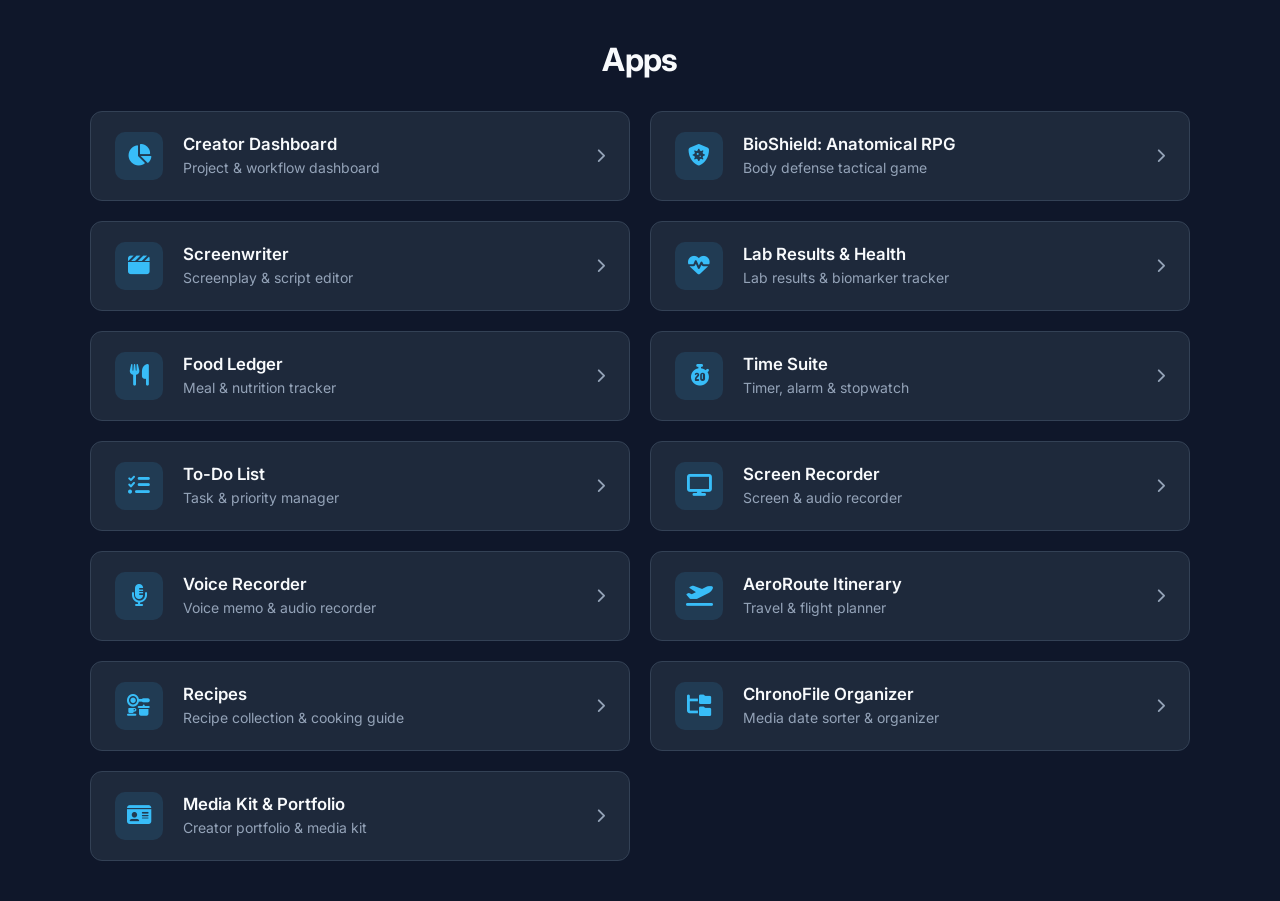
==== commit ca740a24: "Add files via upload" ====
--- a/index.html
+++ b/index.html
@@ -40,7 +40,7 @@
     }
 
     .container {
-      max-width: 960px;
+      max-width: 1100px;
       margin: 0 auto;
       width: 100%;
     }
@@ -53,30 +53,31 @@
     h1 {
       font-size: 2rem;
       font-weight: 700;
-      margin-bottom: 0.5rem;
-    }
-
-    p.subtitle {
-      color: var(--text-muted);
-      font-size: 1rem;
+      letter-spacing: -0.02em;
     }
 
     .apps-grid {
       display: grid;
-      grid-template-columns: repeat(auto-fill, minmax(280px, 1fr));
+      grid-template-columns: repeat(auto-fill, minmax(460px, 1fr));
       gap: 1.25rem;
+    }
+
+    @media (max-width: 600px) {
+      .apps-grid {
+        grid-template-columns: 1fr;
+      }
     }
 
     .app-card {
       background: var(--card-bg);
       border: 1px solid var(--border);
       border-radius: 12px;
-      padding: 1.25rem;
+      padding: 1.25rem 1.5rem;
       text-decoration: none;
       color: inherit;
       display: flex;
       align-items: center;
-      gap: 1rem;
+      gap: 1.25rem;
       transition: all 0.2s ease;
     }
 
@@ -107,36 +108,27 @@
     .app-title {
       font-size: 1.05rem;
       font-weight: 600;
-      margin-bottom: 0.2rem;
-      white-space: nowrap;
-      overflow: hidden;
-      text-overflow: ellipsis;
+      margin-bottom: 0.25rem;
+      color: var(--text);
     }
 
     .app-desc {
-      font-size: 0.85rem;
+      font-size: 0.875rem;
       color: var(--text-muted);
-      white-space: nowrap;
-      overflow: hidden;
-      text-overflow: ellipsis;
+      line-height: 1.4;
     }
 
     .app-arrow {
       color: var(--text-muted);
       font-size: 0.9rem;
+      margin-left: 0.5rem;
       transition: transform 0.2s ease, color 0.2s ease;
+      flex-shrink: 0;
     }
 
     .app-card:hover .app-arrow {
       color: var(--accent);
       transform: translateX(3px);
-    }
-
-    footer {
-      margin-top: 3rem;
-      text-align: center;
-      color: var(--text-muted);
-      font-size: 0.85rem;
     }
   </style>
 </head>
@@ -152,7 +144,7 @@
         <div class="app-icon"><i class="fa-solid fa-chart-pie"></i></div>
         <div class="app-info">
           <div class="app-title">Creator Dashboard</div>
-          <div class="app-desc">Content and project workflow dashboard</div>
+          <div class="app-desc">Project & workflow dashboard</div>
         </div>
         <i class="fa-solid fa-chevron-right app-arrow"></i>
       </a>
@@ -161,7 +153,7 @@
         <div class="app-icon"><i class="fa-solid fa-shield-virus"></i></div>
         <div class="app-info">
           <div class="app-title">BioShield: Anatomical RPG</div>
-          <div class="app-desc">Human physiology defense game</div>
+          <div class="app-desc">Body defense tactical game</div>
         </div>
         <i class="fa-solid fa-chevron-right app-arrow"></i>
       </a>
@@ -170,7 +162,7 @@
         <div class="app-icon"><i class="fa-solid fa-clapperboard"></i></div>
         <div class="app-info">
           <div class="app-title">Screenwriter</div>
-          <div class="app-desc">Scriptwriting and screenplay studio</div>
+          <div class="app-desc">Screenplay & script editor</div>
         </div>
         <i class="fa-solid fa-chevron-right app-arrow"></i>
       </a>
@@ -179,7 +171,7 @@
         <div class="app-icon"><i class="fa-solid fa-heart-pulse"></i></div>
         <div class="app-info">
           <div class="app-title">Lab Results & Health</div>
-          <div class="app-desc">Biomarkers and lab test tracking</div>
+          <div class="app-desc">Lab results & biomarker tracker</div>
         </div>
         <i class="fa-solid fa-chevron-right app-arrow"></i>
       </a>
@@ -188,7 +180,7 @@
         <div class="app-icon"><i class="fa-solid fa-utensils"></i></div>
         <div class="app-info">
           <div class="app-title">Food Ledger</div>
-          <div class="app-desc">Nutrition and meal tracker</div>
+          <div class="app-desc">Meal & nutrition tracker</div>
         </div>
         <i class="fa-solid fa-chevron-right app-arrow"></i>
       </a>
@@ -206,7 +198,7 @@
         <div class="app-icon"><i class="fa-solid fa-list-check"></i></div>
         <div class="app-info">
           <div class="app-title">To-Do List</div>
-          <div class="app-desc">Task and priority manager</div>
+          <div class="app-desc">Task & priority manager</div>
         </div>
         <i class="fa-solid fa-chevron-right app-arrow"></i>
       </a>
@@ -215,7 +207,7 @@
         <div class="app-icon"><i class="fa-solid fa-display"></i></div>
         <div class="app-info">
           <div class="app-title">Screen Recorder</div>
-          <div class="app-desc">In-browser screen and audio capture</div>
+          <div class="app-desc">Screen & audio recorder</div>
         </div>
         <i class="fa-solid fa-chevron-right app-arrow"></i>
       </a>
@@ -224,7 +216,7 @@
         <div class="app-icon"><i class="fa-solid fa-microphone-lines"></i></div>
         <div class="app-info">
           <div class="app-title">Voice Recorder</div>
-          <div class="app-desc">Audio voice memo recorder</div>
+          <div class="app-desc">Voice memo & audio recorder</div>
         </div>
         <i class="fa-solid fa-chevron-right app-arrow"></i>
       </a>
@@ -233,7 +225,7 @@
         <div class="app-icon"><i class="fa-solid fa-plane-departure"></i></div>
         <div class="app-info">
           <div class="app-title">AeroRoute Itinerary</div>
-          <div class="app-desc">Flight and trip planner</div>
+          <div class="app-desc">Travel & flight planner</div>
         </div>
         <i class="fa-solid fa-chevron-right app-arrow"></i>
       </a>
@@ -242,7 +234,7 @@
         <div class="app-icon"><i class="fa-solid fa-kitchen-set"></i></div>
         <div class="app-info">
           <div class="app-title">Recipes</div>
-          <div class="app-desc">Culinary recipes and ingredients</div>
+          <div class="app-desc">Recipe collection & cooking guide</div>
         </div>
         <i class="fa-solid fa-chevron-right app-arrow"></i>
       </a>
@@ -251,7 +243,7 @@
         <div class="app-icon"><i class="fa-solid fa-folder-tree"></i></div>
         <div class="app-info">
           <div class="app-title">ChronoFile Organizer</div>
-          <div class="app-desc">Photo and media date sorter</div>
+          <div class="app-desc">Media date sorter & organizer</div>
         </div>
         <i class="fa-solid fa-chevron-right app-arrow"></i>
       </a>
@@ -260,7 +252,7 @@
         <div class="app-icon"><i class="fa-solid fa-id-card"></i></div>
         <div class="app-info">
           <div class="app-title">Media Kit & Portfolio</div>
-          <div class="app-desc">Creator portfolio and partnerships</div>
+          <div class="app-desc">Creator portfolio & media kit</div>
         </div>
         <i class="fa-solid fa-chevron-right app-arrow"></i>
       </a>
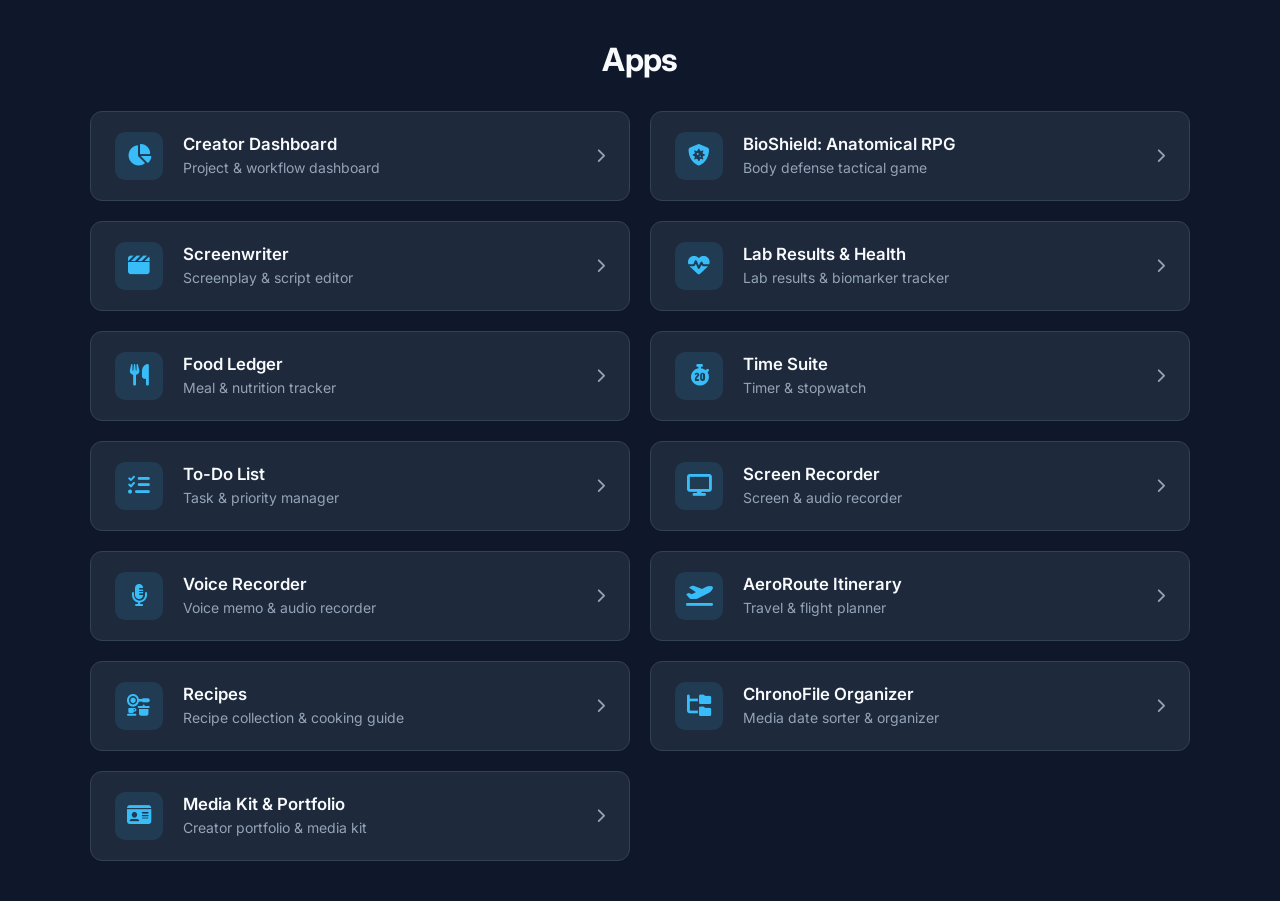
==== commit 050dcede: "Point Time Suite card to timer.html and update description" ====
--- a/index.html
+++ b/index.html
@@ -185,11 +185,11 @@
         <i class="fa-solid fa-chevron-right app-arrow"></i>
       </a>
 
-      <a href="timer/index.html" class="app-card">
+      <a href="timer.html" class="app-card">
         <div class="app-icon"><i class="fa-solid fa-stopwatch-20"></i></div>
         <div class="app-info">
           <div class="app-title">Time Suite</div>
-          <div class="app-desc">Timer, alarm & stopwatch</div>
+          <div class="app-desc">Timer & stopwatch</div>
         </div>
         <i class="fa-solid fa-chevron-right app-arrow"></i>
       </a>
@@ -239,7 +239,7 @@
         <i class="fa-solid fa-chevron-right app-arrow"></i>
       </a>
 
-      <a href="file_organizer.html" class="app-card">
+      <a href="ChronoFile-Organizer.html" class="app-card">
         <div class="app-icon"><i class="fa-solid fa-folder-tree"></i></div>
         <div class="app-info">
           <div class="app-title">ChronoFile Organizer</div>
